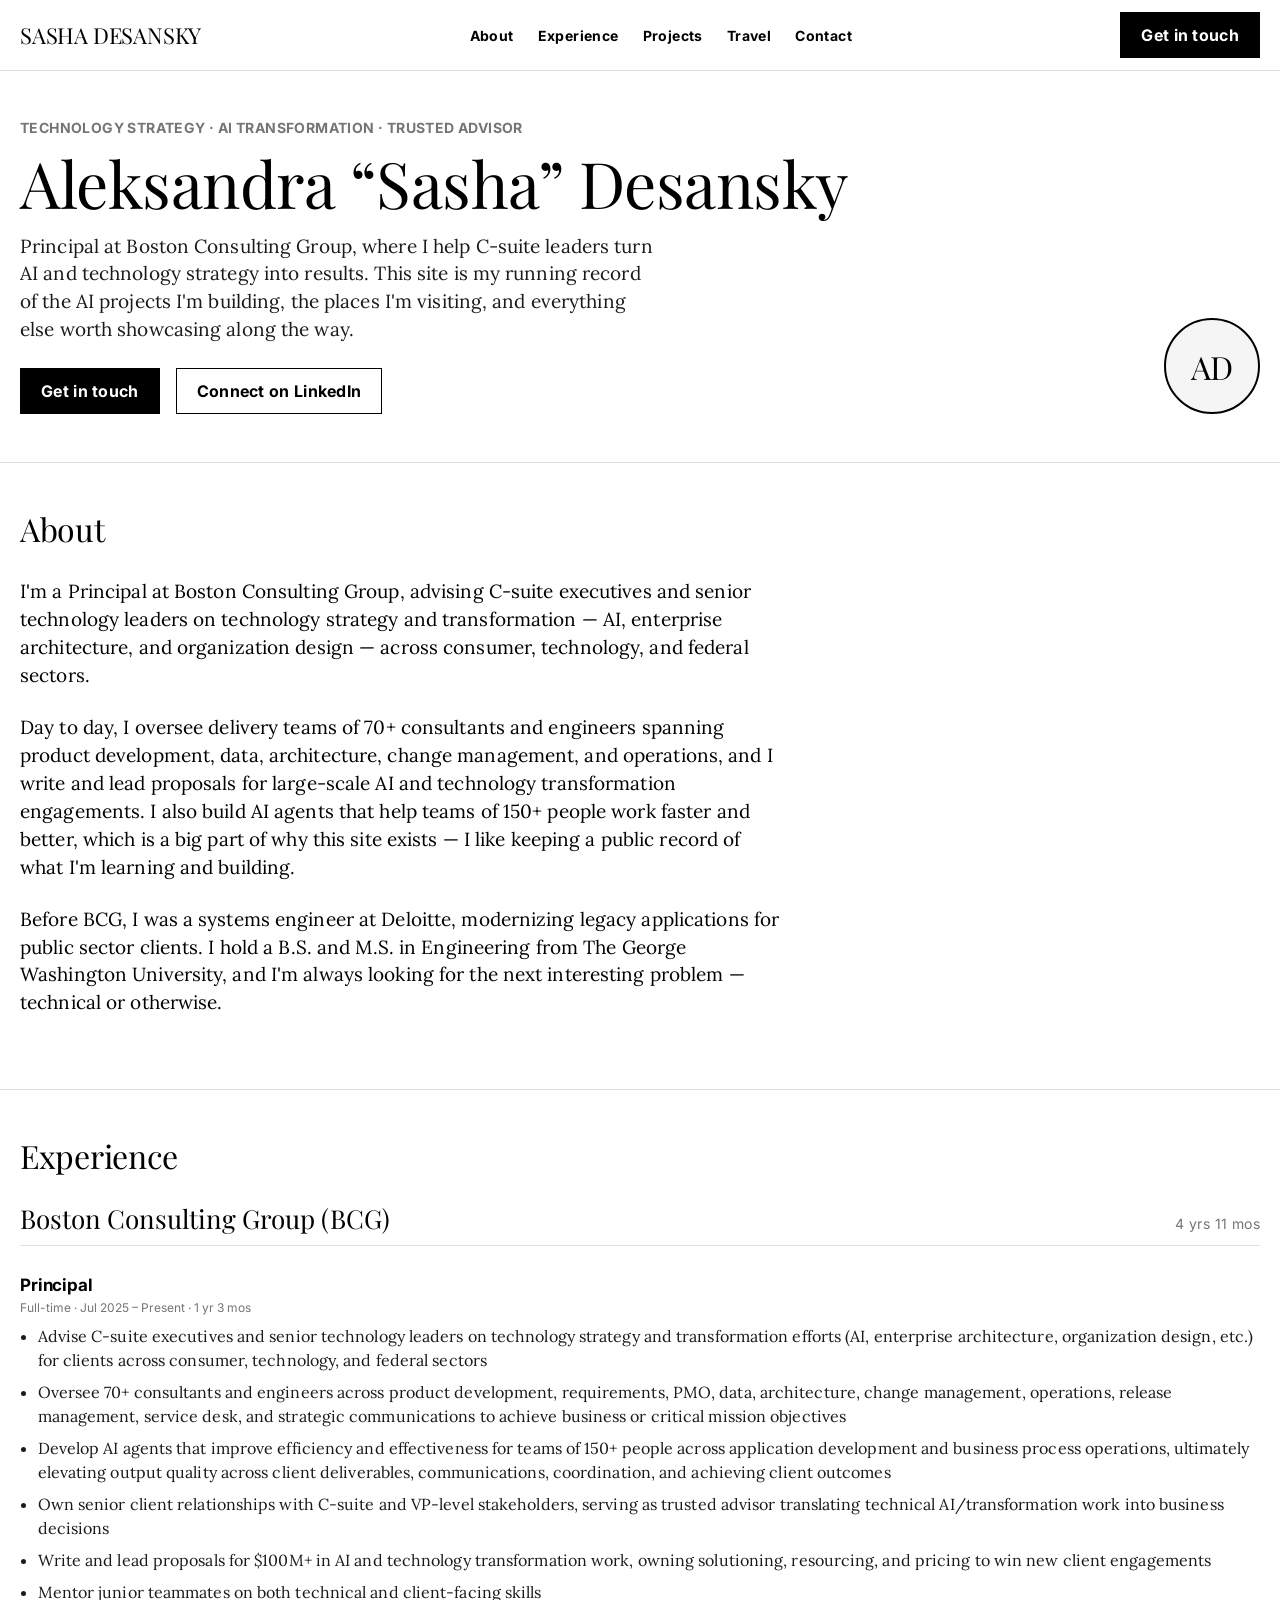
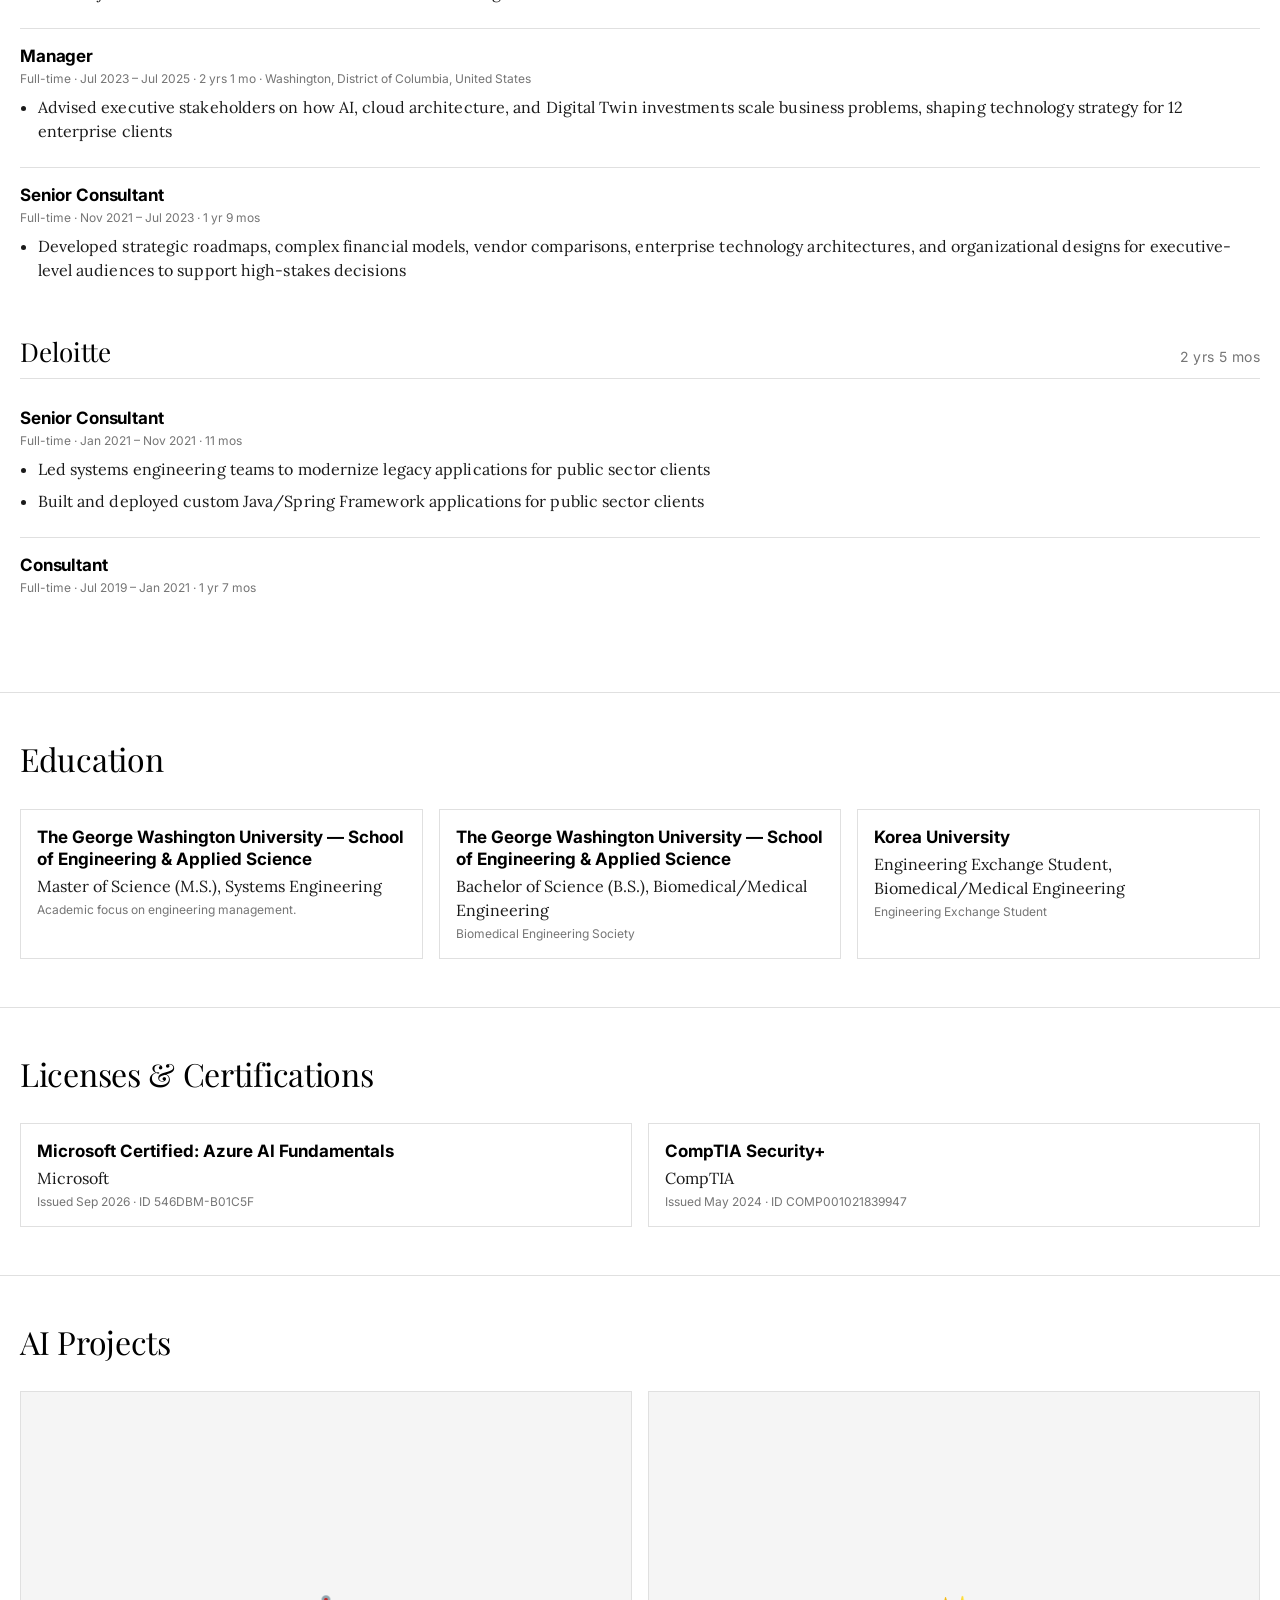
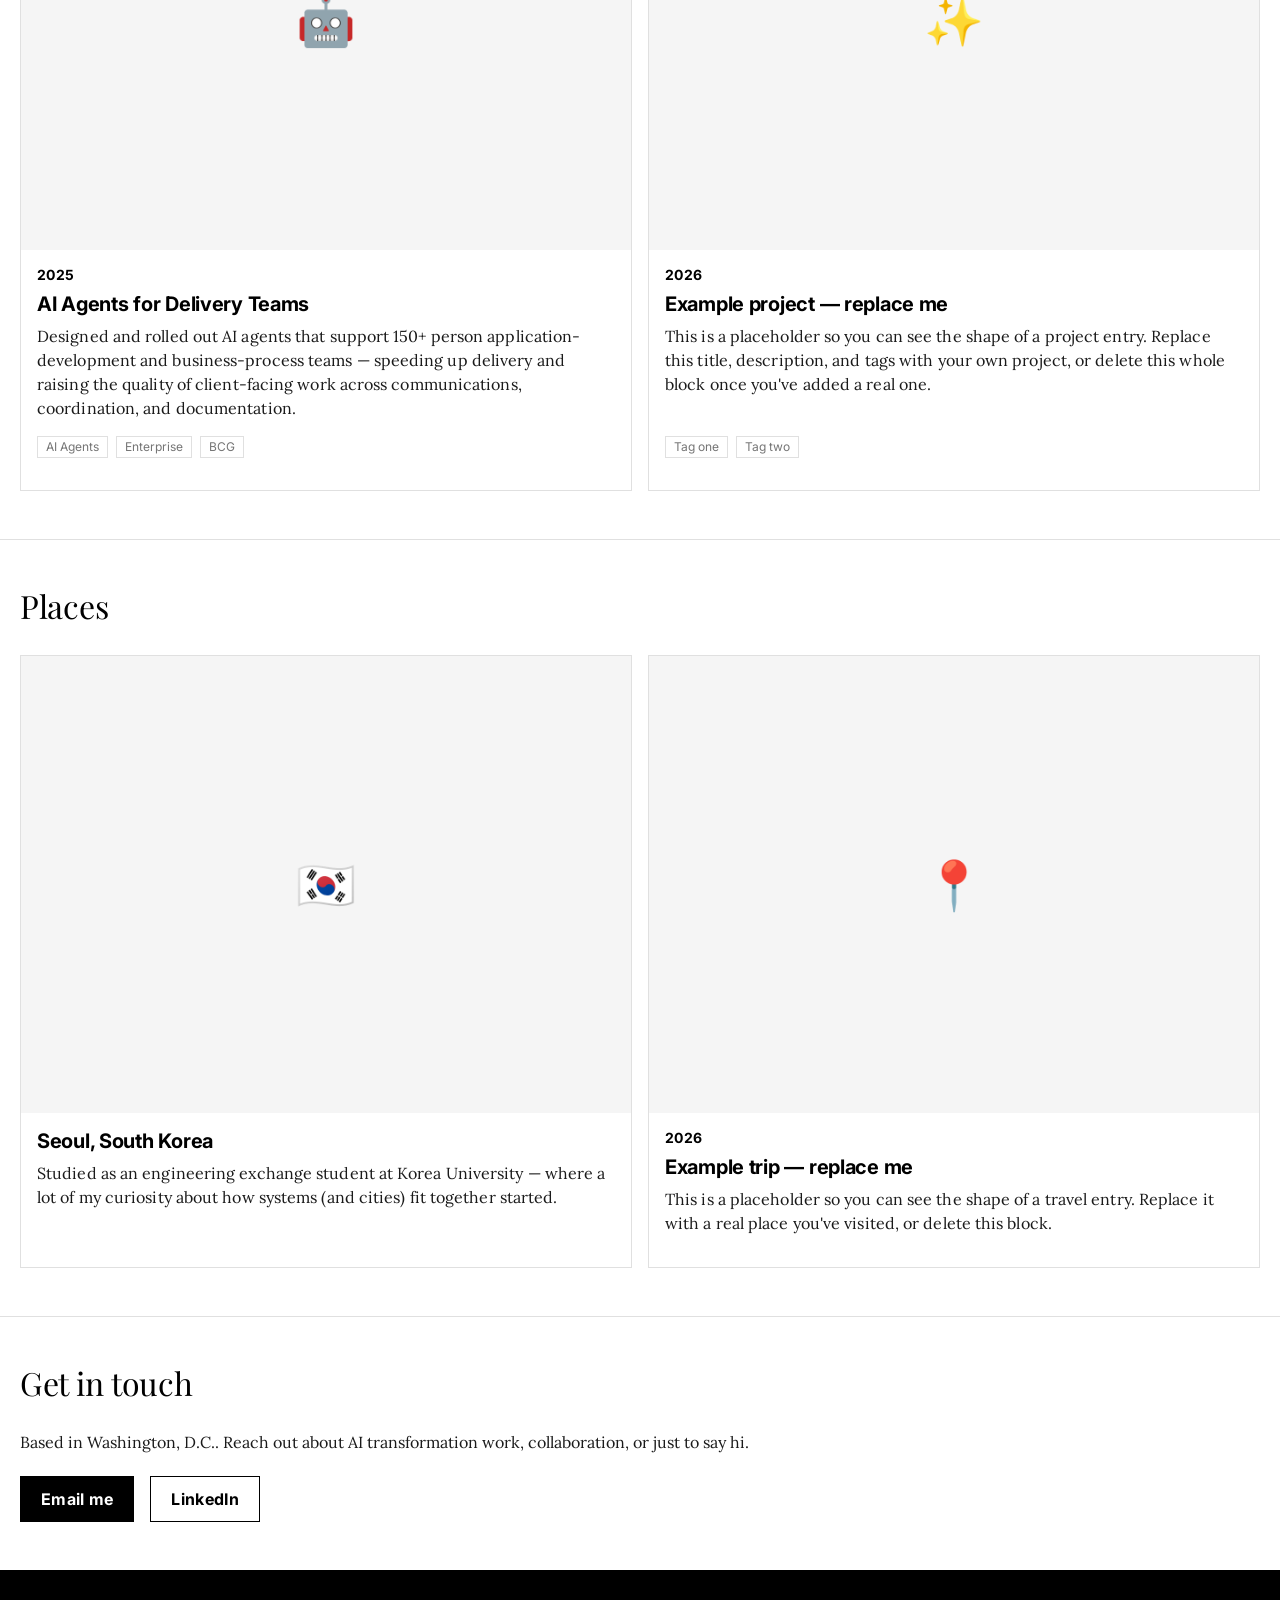
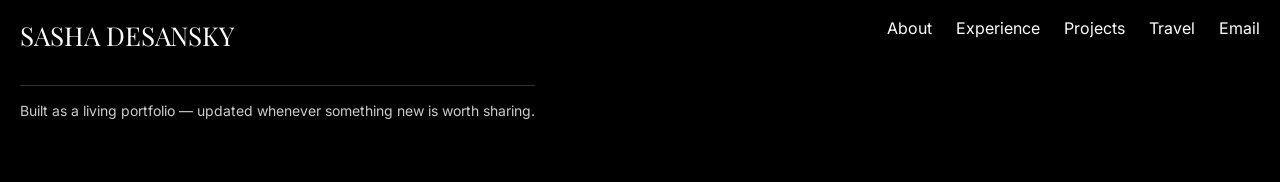
==== index.html @ 84d21e78 "Build sashadesansky.com portfolio site Static, no-build editorial site styled after Wired magazine's" ====
<!DOCTYPE html>
<html lang="en">
<head>
<meta charset="UTF-8">
<meta name="viewport" content="width=device-width, initial-scale=1.0">
<title>Sasha Desansky</title>
<meta name="description" content="Aleksandra “Sasha” Desansky — Principal at Boston Consulting Group. Technology strategy, AI transformation, and a running portfolio of projects and travel.">

<!-- Open Graph / link-preview tags, used when this site is shared as a link -->
<meta property="og:title" content="Sasha Desansky">
<meta property="og:description" content="Technology strategy, AI transformation, and a running portfolio of AI projects and travel.">
<meta property="og:type" content="website">

<link rel="icon" href="images/favicon.svg" type="image/svg+xml">

<link rel="preconnect" href="https://fonts.googleapis.com">
<link rel="preconnect" href="https://fonts.gstatic.com" crossorigin>
<link href="https://fonts.googleapis.com/css2?family=Playfair+Display:wght@400;700&family=Lora:wght@400;600&family=Inter:wght@400;700&display=swap" rel="stylesheet">

<link rel="stylesheet" href="css/style.css">
</head>
<body>

<!-- ===================== Masthead ===================== -->
<header class="masthead-band" id="masthead">
  <div class="masthead-inner">
    <button class="hamburger" id="hamburger" aria-label="Open menu" aria-expanded="false">
      <span></span><span></span><span></span>
    </button>
    <a href="#top" class="wordmark">SASHA DESANSKY</a>
    <nav>
      <ul class="nav-links">
        <li><a class="nav-link" href="#about">About</a></li>
        <li><a class="nav-link" href="#experience">Experience</a></li>
        <li><a class="nav-link" href="#projects">Projects</a></li>
        <li><a class="nav-link" href="#travel">Travel</a></li>
        <li><a class="nav-link" href="#contact">Contact</a></li>
      </ul>
    </nav>
    <a class="button-primary nav-cta" href="#contact">Get in touch</a>
  </div>
</header>

<main id="top">

  <!-- ===================== Hero ===================== -->
  <section class="hero-band">
    <div class="hero-inner">
      <div>
        <p class="hero-eyebrow" id="hero-eyebrow"></p>
        <h1 class="hero-headline" id="hero-headline"></h1>
        <p class="hero-subhead" id="hero-subhead"></p>
        <div class="hero-actions">
          <a class="button-primary" href="#contact">Get in touch</a>
          <a class="button-outline" id="hero-linkedin" href="#" target="_blank" rel="noopener">Connect on LinkedIn</a>
        </div>
      </div>
      <div class="hero-avatar-col">
        <div class="avatar" id="hero-avatar"></div>
      </div>
    </div>
  </section>

  <!-- ===================== About ===================== -->
  <section class="page-section" id="about">
    <div class="section-inner">
      <h2 class="section-heading" id="about-heading">About</h2>
      <div class="about-body" id="about-body"></div>
    </div>
  </section>

  <!-- ===================== Experience ===================== -->
  <section class="page-section" id="experience">
    <div class="section-inner">
      <h2 class="section-heading">Experience</h2>
      <div id="experience-list"></div>
    </div>
  </section>

  <!-- ===================== Education ===================== -->
  <section class="page-section" id="education">
    <div class="section-inner">
      <h2 class="section-heading">Education</h2>
      <div class="card-grid" id="education-list"></div>
    </div>
  </section>

  <!-- ===================== Certifications ===================== -->
  <section class="page-section" id="certifications">
    <div class="section-inner">
      <h2 class="section-heading">Licenses &amp; Certifications</h2>
      <div class="card-grid" id="certifications-list"></div>
    </div>
  </section>

  <!-- ===================== Projects ===================== -->
  <section class="page-section" id="projects">
    <div class="section-inner">
      <h2 class="section-heading">AI Projects</h2>
      <div class="story-grid" id="projects-list"></div>
    </div>
  </section>

  <!-- ===================== Travel ===================== -->
  <section class="page-section" id="travel">
    <div class="section-inner">
      <h2 class="section-heading">Places</h2>
      <div class="story-grid" id="travel-list"></div>
    </div>
  </section>

  <!-- ===================== Contact ===================== -->
  <section class="page-section" id="contact">
    <div class="section-inner">
      <h2 class="section-heading">Get in touch</h2>
      <p class="contact-detail" id="contact-detail"></p>
      <div class="contact-row">
        <a class="button-primary" id="contact-email" href="#">Email me</a>
        <a class="button-outline" id="contact-linkedin" href="#" target="_blank" rel="noopener">LinkedIn</a>
      </div>
    </div>
  </section>

</main>

<!-- ===================== Footer ===================== -->
<footer class="footer">
  <div class="footer-inner">
    <div class="footer-wordmark" id="footer-wordmark"></div>
    <ul class="footer-links">
      <li><a href="#about">About</a></li>
      <li><a href="#experience">Experience</a></li>
      <li><a href="#projects">Projects</a></li>
      <li><a href="#travel">Travel</a></li>
      <li><a id="footer-email" href="#">Email</a></li>
    </ul>
  </div>
  <div class="footer-inner">
    <p class="footer-note" id="footer-note"></p>
  </div>
</footer>

<script src="content.js"></script>
<script src="js/main.js"></script>
</body>
</html>
---- css/style.css ----
/* =========================================================================
   sashadesansky.com — editorial design system
   Inspired by Wired's black/white magazine language: strict ink-on-canvas,
   tall display serif for headlines, humanist serif for reading body copy,
   clean sans for structure/metadata, square corners, hairline dividers.
   ========================================================================= */

:root {
  /* Colors */
  --color-primary: #000000;
  --color-on-primary: #ffffff;
  --color-ink: #000000;
  --color-ink-soft: #1a1a1a;
  --color-body: #757575;
  --color-hairline: #e0e0e0;
  --color-canvas: #ffffff;
  --color-canvas-soft: #f5f5f5;
  --color-link: #057dbc;

  /* Fonts (open-source stand-ins for the proprietary Wired faces) */
  --font-display: "Playfair Display", "Times New Roman", Georgia, serif;
  --font-serif: "Lora", Georgia, "Times New Roman", serif;
  --font-sans: "Inter", "Helvetica Neue", Helvetica, Arial, sans-serif;

  /* Spacing */
  --space-xxs: 2px;
  --space-xs: 4px;
  --space-sm: 8px;
  --space-md: 12px;
  --space-lg: 16px;
  --space-xl: 20px;
  --space-2xl: 24px;
  --space-3xl: 32px;
  --space-4xl: 48px;

  --radius-none: 0px;
  --radius-full: 9999px;

  --container-max: 1400px;
}

* {
  box-sizing: border-box;
}

html {
  -webkit-text-size-adjust: 100%;
}

body {
  margin: 0;
  background: var(--color-canvas);
  color: var(--color-ink);
  font-family: var(--font-sans);
  -webkit-font-smoothing: antialiased;
}

img {
  max-width: 100%;
  display: block;
}

a {
  color: inherit;
  text-decoration: none;
}

.container {
  max-width: var(--container-max);
  margin: 0 auto;
  padding: 0 var(--space-xl);
}

/* -------------------------------------------------------------------------
   Masthead band
   ------------------------------------------------------------------------- */

.masthead-band {
  background: var(--color-canvas);
  color: var(--color-ink);
  padding: var(--space-md) var(--space-xl);
  border-bottom: 1px solid var(--color-hairline);
  position: sticky;
  top: 0;
  z-index: 50;
}

.masthead-inner {
  max-width: var(--container-max);
  margin: 0 auto;
  display: flex;
  align-items: center;
  justify-content: space-between;
  gap: var(--space-lg);
}

.wordmark {
  font-family: var(--font-display);
  font-size: 22px;
  font-weight: 400;
  letter-spacing: -0.2px;
  white-space: nowrap;
}

.nav-links {
  display: flex;
  gap: var(--space-2xl);
  list-style: none;
  margin: 0;
  padding: 0;
}

.nav-link {
  color: var(--color-ink);
  font-family: var(--font-sans);
  font-size: 14px;
  font-weight: 700;
  letter-spacing: 0.4px;
  line-height: 18px;
  padding: var(--space-xs) 0;
  border-bottom: 2px solid transparent;
}

.nav-link:hover {
  border-bottom-color: var(--color-ink);
}

.nav-cta {
  display: none;
}

.hamburger {
  display: none;
  background: none;
  border: none;
  cursor: pointer;
  padding: var(--space-xs);
  flex-direction: column;
  gap: 5px;
}

.hamburger span {
  display: block;
  width: 22px;
  height: 2px;
  background: var(--color-ink);
}

/* -------------------------------------------------------------------------
   Hero band
   ------------------------------------------------------------------------- */

.hero-band {
  background: var(--color-canvas);
  color: var(--color-ink);
  padding: var(--space-4xl) var(--space-xl);
  border-bottom: 1px solid var(--color-hairline);
}

.hero-inner {
  max-width: var(--container-max);
  margin: 0 auto;
  display: flex;
  gap: var(--space-4xl);
  align-items: flex-end;
  justify-content: space-between;
  flex-wrap: wrap;
}

.hero-eyebrow {
  font-family: var(--font-sans);
  font-size: 14px;
  font-weight: 700;
  letter-spacing: 0.4px;
  line-height: 18px;
  color: var(--color-body);
  margin: 0 0 var(--space-lg);
  text-transform: uppercase;
}

.hero-headline {
  font-family: var(--font-display);
  font-size: 64px;
  font-weight: 400;
  line-height: 59.5px;
  letter-spacing: -0.5px;
  margin: 0 0 var(--space-xl);
  max-width: 900px;
}

.hero-subhead {
  font-family: var(--font-serif);
  font-size: 19px;
  font-weight: 400;
  line-height: 27.93px;
  letter-spacing: 0.108px;
  color: var(--color-ink-soft);
  max-width: 640px;
  margin: 0 0 var(--space-2xl);
}

.hero-actions {
  display: flex;
  gap: var(--space-lg);
  flex-wrap: wrap;
}

.hero-avatar-col {
  display: flex;
  flex-direction: column;
  align-items: flex-end;
  gap: var(--space-lg);
  flex-shrink: 0;
}

.avatar {
  width: 96px;
  height: 96px;
  border-radius: var(--radius-full);
  border: 2px solid var(--color-ink);
  display: flex;
  align-items: center;
  justify-content: center;
  font-family: var(--font-display);
  font-size: 32px;
  overflow: hidden;
  background: var(--color-canvas-soft);
  flex-shrink: 0;
}

.avatar img {
  width: 100%;
  height: 100%;
  object-fit: cover;
}

/* -------------------------------------------------------------------------
   Buttons
   ------------------------------------------------------------------------- */

.button-primary,
.button-outline {
  display: inline-flex;
  align-items: center;
  justify-content: center;
  font-family: var(--font-sans);
  font-size: 16px;
  font-weight: 700;
  line-height: 20px;
  letter-spacing: 0.3px;
  border-radius: var(--radius-none);
  padding: var(--space-md) var(--space-xl);
  cursor: pointer;
  border: 1px solid var(--color-ink);
}

.button-primary {
  background: var(--color-primary);
  color: var(--color-on-primary);
}

.button-primary:hover {
  background: var(--color-ink-soft);
}

.button-outline {
  background: var(--color-canvas);
  color: var(--color-ink);
}

.button-outline:hover {
  background: var(--color-canvas-soft);
}

/* -------------------------------------------------------------------------
   Section shell
   ------------------------------------------------------------------------- */

section.page-section {
  padding: var(--space-4xl) var(--space-xl);
  border-bottom: 1px solid var(--color-hairline);
}

section.page-section:last-of-type {
  border-bottom: none;
}

.section-inner {
  max-width: var(--container-max);
  margin: 0 auto;
}

.section-heading {
  font-family: var(--font-display);
  font-size: 32px;
  font-weight: 400;
  line-height: 35.2px;
  letter-spacing: -0.3px;
  margin: 0 0 var(--space-3xl);
}

/* -------------------------------------------------------------------------
   About
   ------------------------------------------------------------------------- */

.about-body p {
  font-family: var(--font-serif);
  font-size: 19px;
  font-weight: 400;
  line-height: 27.93px;
  letter-spacing: 0.108px;
  color: var(--color-ink);
  max-width: 760px;
  margin: 0 0 var(--space-2xl);
}

.about-body a {
  color: var(--color-link);
  text-decoration: underline;
}

/* -------------------------------------------------------------------------
   Experience — story rows
   ------------------------------------------------------------------------- */

.company-block {
  margin-bottom: var(--space-3xl);
}

.company-header {
  display: flex;
  align-items: baseline;
  justify-content: space-between;
  flex-wrap: wrap;
  gap: var(--space-sm);
  border-bottom: 1px solid var(--color-hairline);
  padding-bottom: var(--space-md);
  margin-bottom: var(--space-md);
}

.company-name {
  font-family: var(--font-display);
  font-size: 26px;
  font-weight: 400;
  line-height: 28px;
}

.company-tenure {
  font-family: var(--font-sans);
  font-size: 14px;
  color: var(--color-body);
  letter-spacing: 0.4px;
}

.story-row {
  background: var(--color-canvas);
  color: var(--color-ink);
  border-bottom: 1px solid var(--color-hairline);
  padding: var(--space-lg) 0;
}

.story-row:last-child {
  border-bottom: none;
}

.role-title-row {
  display: flex;
  align-items: baseline;
  justify-content: space-between;
  flex-wrap: wrap;
  gap: var(--space-sm);
  margin-bottom: var(--space-xs);
}

.role-title {
  font-family: var(--font-sans);
  font-size: 17px;
  font-weight: 700;
  line-height: 22px;
  letter-spacing: -0.144px;
}

.role-meta {
  font-family: var(--font-sans);
  font-size: 12px;
  line-height: 16px;
  color: var(--color-body);
}

.role-bullets {
  margin: var(--space-sm) 0 0;
  padding-left: 1.1em;
}

.role-bullets li {
  font-family: var(--font-serif);
  font-size: 16px;
  font-weight: 400;
  line-height: 24px;
  letter-spacing: 0.09px;
  color: var(--color-ink-soft);
  margin-bottom: var(--space-sm);
}

/* -------------------------------------------------------------------------
   Education & certification cards
   ------------------------------------------------------------------------- */

.card-grid {
  display: grid;
  grid-template-columns: repeat(auto-fit, minmax(280px, 1fr));
  gap: var(--space-lg);
}

.info-card {
  background: var(--color-canvas);
  border: 1px solid var(--color-hairline);
  border-radius: var(--radius-none);
  padding: var(--space-lg);
}

.info-card-title {
  font-family: var(--font-sans);
  font-size: 17px;
  font-weight: 700;
  line-height: 22px;
  margin-bottom: var(--space-xs);
}

.info-card-sub {
  font-family: var(--font-serif);
  font-size: 16px;
  line-height: 24px;
  color: var(--color-ink-soft);
  margin-bottom: var(--space-xs);
}

.info-card-meta {
  font-family: var(--font-sans);
  font-size: 12px;
  line-height: 16px;
  color: var(--color-body);
}

/* -------------------------------------------------------------------------
   Story cards — projects & travel
   ------------------------------------------------------------------------- */

.story-grid {
  display: grid;
  grid-template-columns: repeat(auto-fit, minmax(300px, 1fr));
  gap: var(--space-lg);
}

.story-card {
  background: var(--color-canvas);
  color: var(--color-ink);
  border: 1px solid var(--color-hairline);
  padding: 0;
  display: flex;
  flex-direction: column;
  overflow: hidden;
}

.story-card-media {
  aspect-ratio: 4 / 3;
  background: var(--color-canvas-soft);
  display: flex;
  align-items: center;
  justify-content: center;
  font-size: 48px;
  overflow: hidden;
}

.story-card-media img {
  width: 100%;
  height: 100%;
  object-fit: cover;
}

.story-card-body {
  padding: var(--space-lg);
  display: flex;
  flex-direction: column;
  flex: 1;
}

.category-eyebrow {
  color: var(--color-ink);
  font-family: var(--font-sans);
  font-size: 14px;
  font-weight: 700;
  letter-spacing: 0.4px;
  line-height: 18px;
  text-transform: uppercase;
  margin-bottom: var(--space-sm);
}

.category-eyebrow .dot {
  color: var(--color-body);
  font-weight: 400;
  text-transform: none;
  margin: 0 var(--space-xs);
}

.story-card-title {
  font-family: var(--font-sans);
  font-size: 20px;
  font-weight: 700;
  line-height: 24px;
  letter-spacing: -0.28px;
  margin: 0 0 var(--space-sm);
}

.story-card-desc {
  font-family: var(--font-serif);
  font-size: 16px;
  line-height: 24px;
  letter-spacing: 0.09px;
  color: var(--color-ink-soft);
  margin: 0 0 var(--space-lg);
  flex: 1;
}

.tag-row {
  display: flex;
  flex-wrap: wrap;
  gap: var(--space-sm);
  margin-bottom: var(--space-lg);
}

.tag {
  font-family: var(--font-sans);
  font-size: 12px;
  line-height: 16px;
  border: 1px solid var(--color-hairline);
  padding: var(--space-xxs) var(--space-sm);
  color: var(--color-body);
}

.story-card-link {
  font-family: var(--font-sans);
  font-size: 14px;
  font-weight: 700;
  letter-spacing: 0.4px;
  color: var(--color-link);
  align-self: flex-start;
}

.story-card-link:hover {
  text-decoration: underline;
}

.empty-state {
  font-family: var(--font-serif);
  color: var(--color-body);
  font-size: 16px;
  padding: var(--space-lg) 0;
}

/* -------------------------------------------------------------------------
   Contact
   ------------------------------------------------------------------------- */

.contact-row {
  display: flex;
  gap: var(--space-lg);
  flex-wrap: wrap;
  align-items: center;
}

.contact-detail {
  font-family: var(--font-serif);
  font-size: 16px;
  color: var(--color-ink-soft);
  margin-bottom: var(--space-2xl);
}

/* -------------------------------------------------------------------------
   Footer
   ------------------------------------------------------------------------- */

.footer {
  background: var(--color-primary);
  color: var(--color-on-primary);
  padding: var(--space-4xl) var(--space-xl);
}

.footer-inner {
  max-width: var(--container-max);
  margin: 0 auto;
  display: flex;
  justify-content: space-between;
  flex-wrap: wrap;
  gap: var(--space-2xl);
}

.footer-wordmark {
  font-family: var(--font-display);
  font-size: 26px;
}

.footer-links {
  display: flex;
  gap: var(--space-2xl);
  flex-wrap: wrap;
  list-style: none;
  margin: 0;
  padding: 0;
}

.footer-links a:hover {
  text-decoration: underline;
}

.footer-note {
  font-family: var(--font-sans);
  font-size: 14px;
  line-height: 18px;
  color: #cccccc;
  margin-top: var(--space-3xl);
  border-top: 1px solid #333333;
  padding-top: var(--space-lg);
}

/* -------------------------------------------------------------------------
   Responsive
   ------------------------------------------------------------------------- */

@media (max-width: 1023px) {
  .story-grid {
    grid-template-columns: repeat(auto-fit, minmax(260px, 1fr));
  }
}

@media (max-width: 767px) {
  .hero-headline {
    font-size: 40px;
    line-height: 42px;
  }

  .hero-inner {
    flex-direction: column;
    align-items: flex-start;
  }

  .hero-avatar-col {
    align-items: flex-start;
    order: -1;
  }

  .nav-links,
  .nav-cta {
    display: none;
  }

  .hamburger {
    display: flex;
  }

  .masthead-band.nav-open .nav-links {
    display: flex;
    flex-direction: column;
    gap: var(--space-lg);
    position: absolute;
    top: 100%;
    left: 0;
    right: 0;
    background: var(--color-canvas);
    border-bottom: 1px solid var(--color-hairline);
    padding: var(--space-xl);
  }

  .story-grid,
  .card-grid {
    grid-template-columns: 1fr;
  }

  section.page-section {
    padding: var(--space-3xl) var(--space-lg);
  }

  .hero-band {
    padding: var(--space-3xl) var(--space-lg);
  }
}
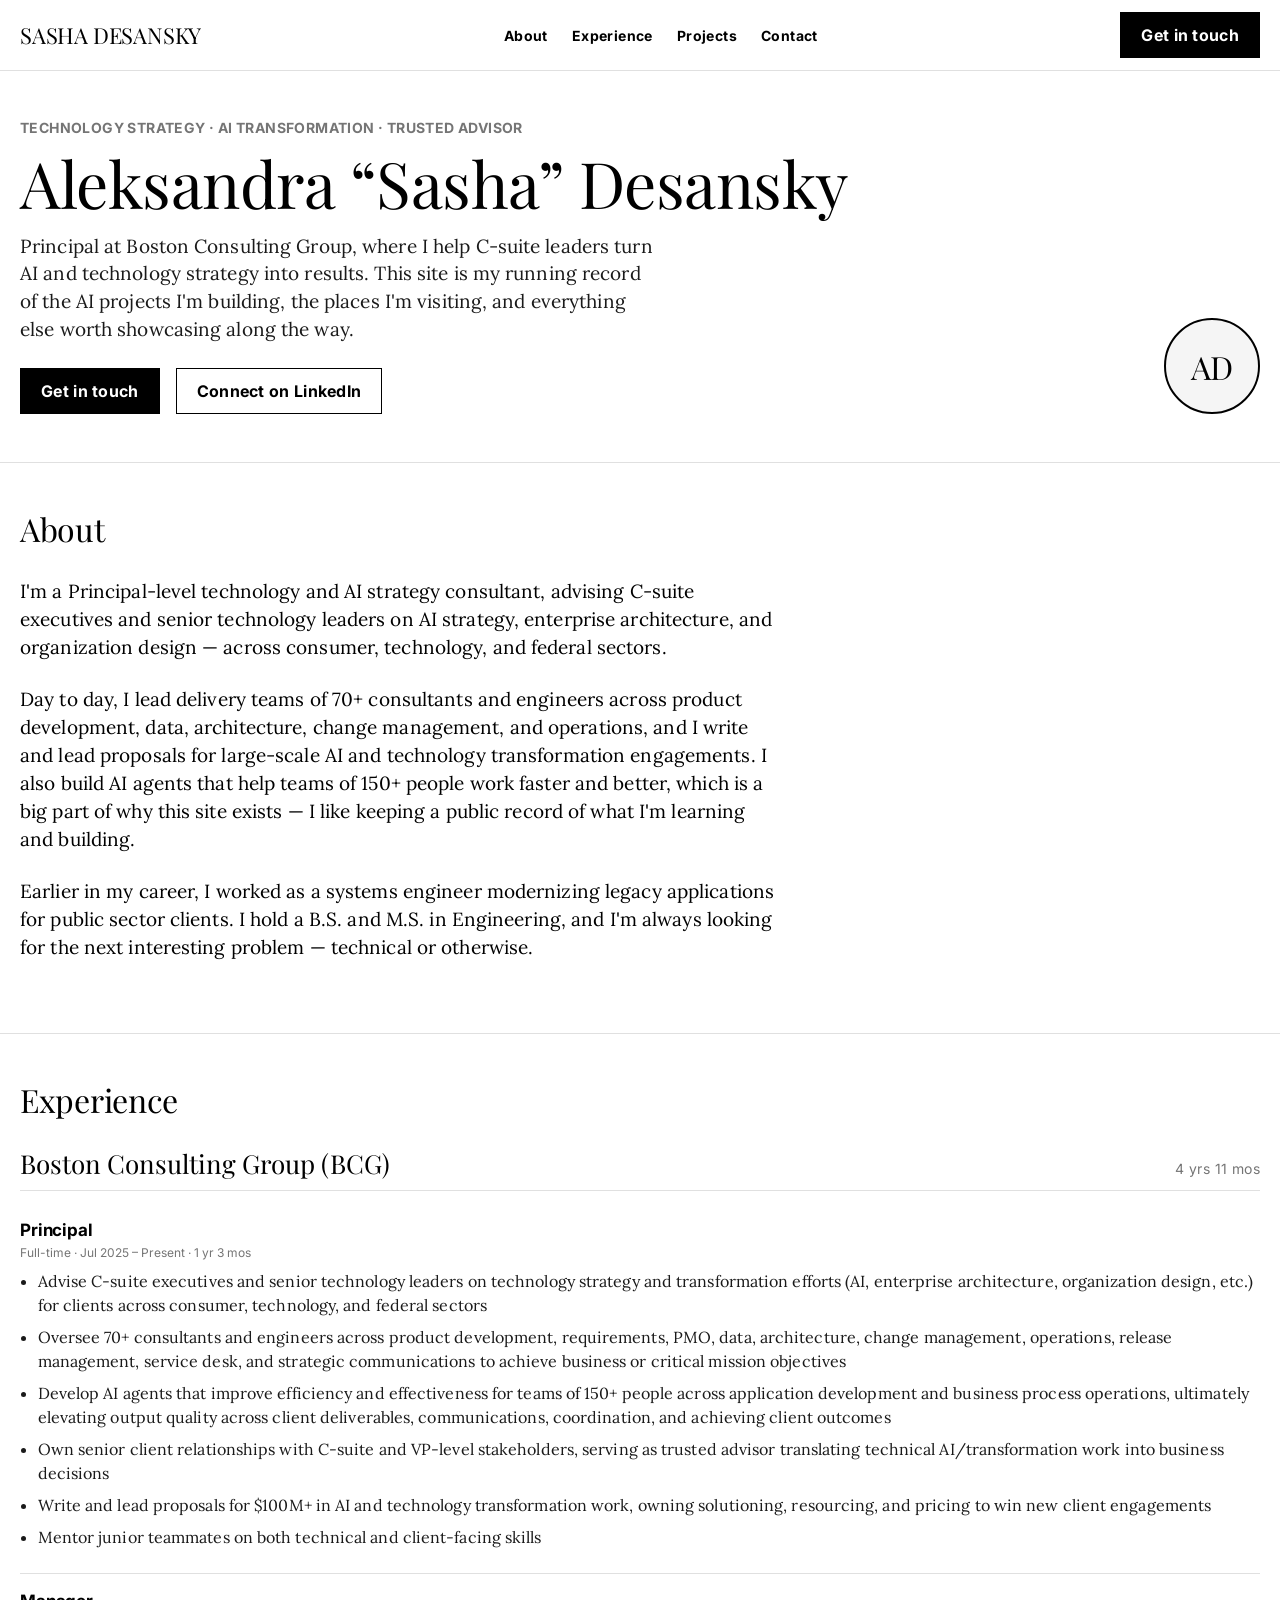
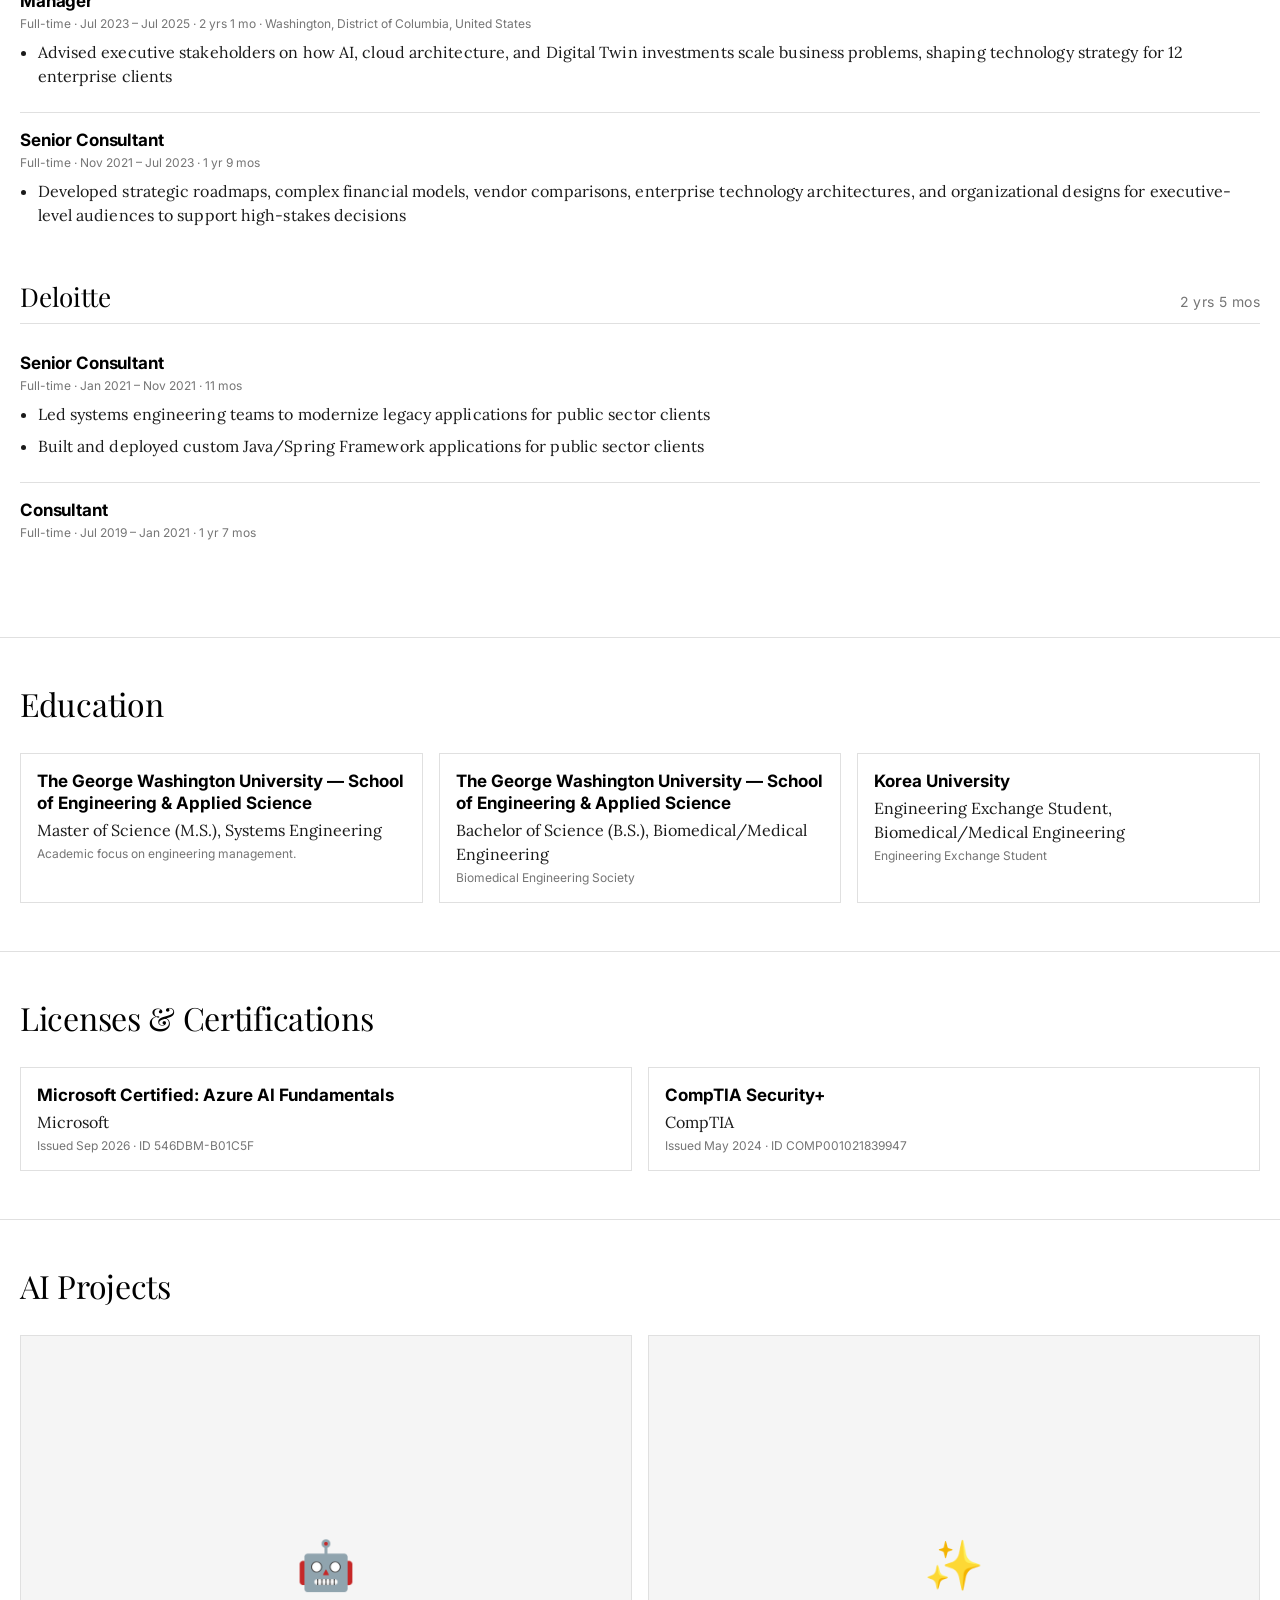
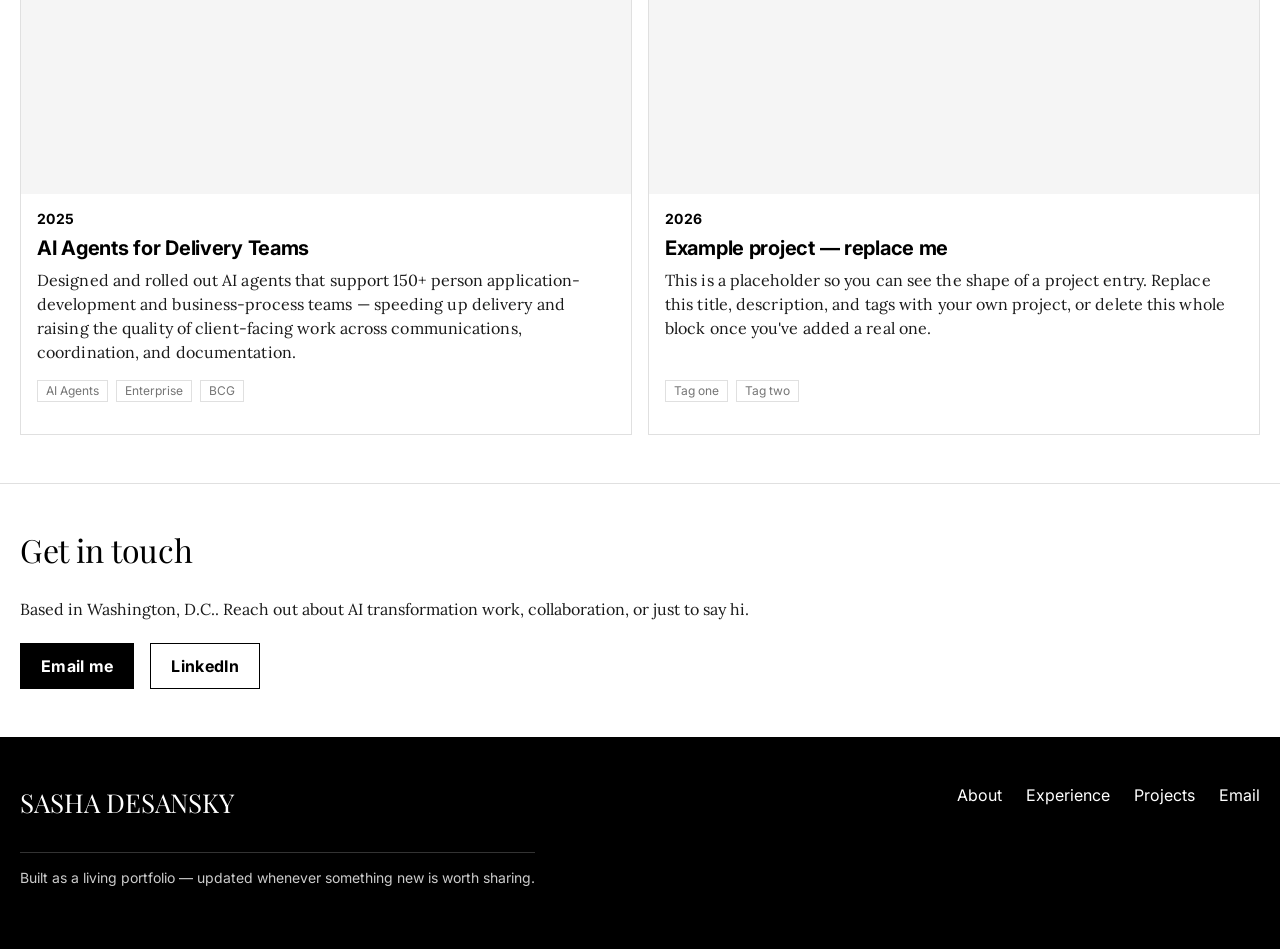
==== commit 7e1fff11: "Remove Travel section from the site Drops the Travel nav link, page section, and content.js data, pl" ====
--- a/index.html
+++ b/index.html
@@ -4,11 +4,11 @@
 <meta charset="UTF-8">
 <meta name="viewport" content="width=device-width, initial-scale=1.0">
 <title>Sasha Desansky</title>
-<meta name="description" content="Aleksandra “Sasha” Desansky — Principal at Boston Consulting Group. Technology strategy, AI transformation, and a running portfolio of projects and travel.">
+<meta name="description" content="Aleksandra “Sasha” Desansky — Principal at Boston Consulting Group. Technology strategy, AI transformation, and a running portfolio of projects.">
 
 <!-- Open Graph / link-preview tags, used when this site is shared as a link -->
 <meta property="og:title" content="Sasha Desansky">
-<meta property="og:description" content="Technology strategy, AI transformation, and a running portfolio of AI projects and travel.">
+<meta property="og:description" content="Technology strategy, AI transformation, and a running portfolio of AI projects.">
 <meta property="og:type" content="website">
 
 <link rel="icon" href="images/favicon.svg" type="image/svg+xml">
@@ -33,7 +33,6 @@
         <li><a class="nav-link" href="#about">About</a></li>
         <li><a class="nav-link" href="#experience">Experience</a></li>
         <li><a class="nav-link" href="#projects">Projects</a></li>
-        <li><a class="nav-link" href="#travel">Travel</a></li>
         <li><a class="nav-link" href="#contact">Contact</a></li>
       </ul>
     </nav>
@@ -101,14 +100,6 @@
     </div>
   </section>
 
-  <!-- ===================== Travel ===================== -->
-  <section class="page-section" id="travel">
-    <div class="section-inner">
-      <h2 class="section-heading">Places</h2>
-      <div class="story-grid" id="travel-list"></div>
-    </div>
-  </section>
-
   <!-- ===================== Contact ===================== -->
   <section class="page-section" id="contact">
     <div class="section-inner">
@@ -131,7 +122,6 @@
       <li><a href="#about">About</a></li>
       <li><a href="#experience">Experience</a></li>
       <li><a href="#projects">Projects</a></li>
-      <li><a href="#travel">Travel</a></li>
       <li><a id="footer-email" href="#">Email</a></li>
     </ul>
   </div>
--- a/css/style.css
+++ b/css/style.css
@@ -443,7 +443,7 @@
 }
 
 /* -------------------------------------------------------------------------
-   Story cards — projects & travel
+   Story cards — projects
    ------------------------------------------------------------------------- */
 
 .story-grid {
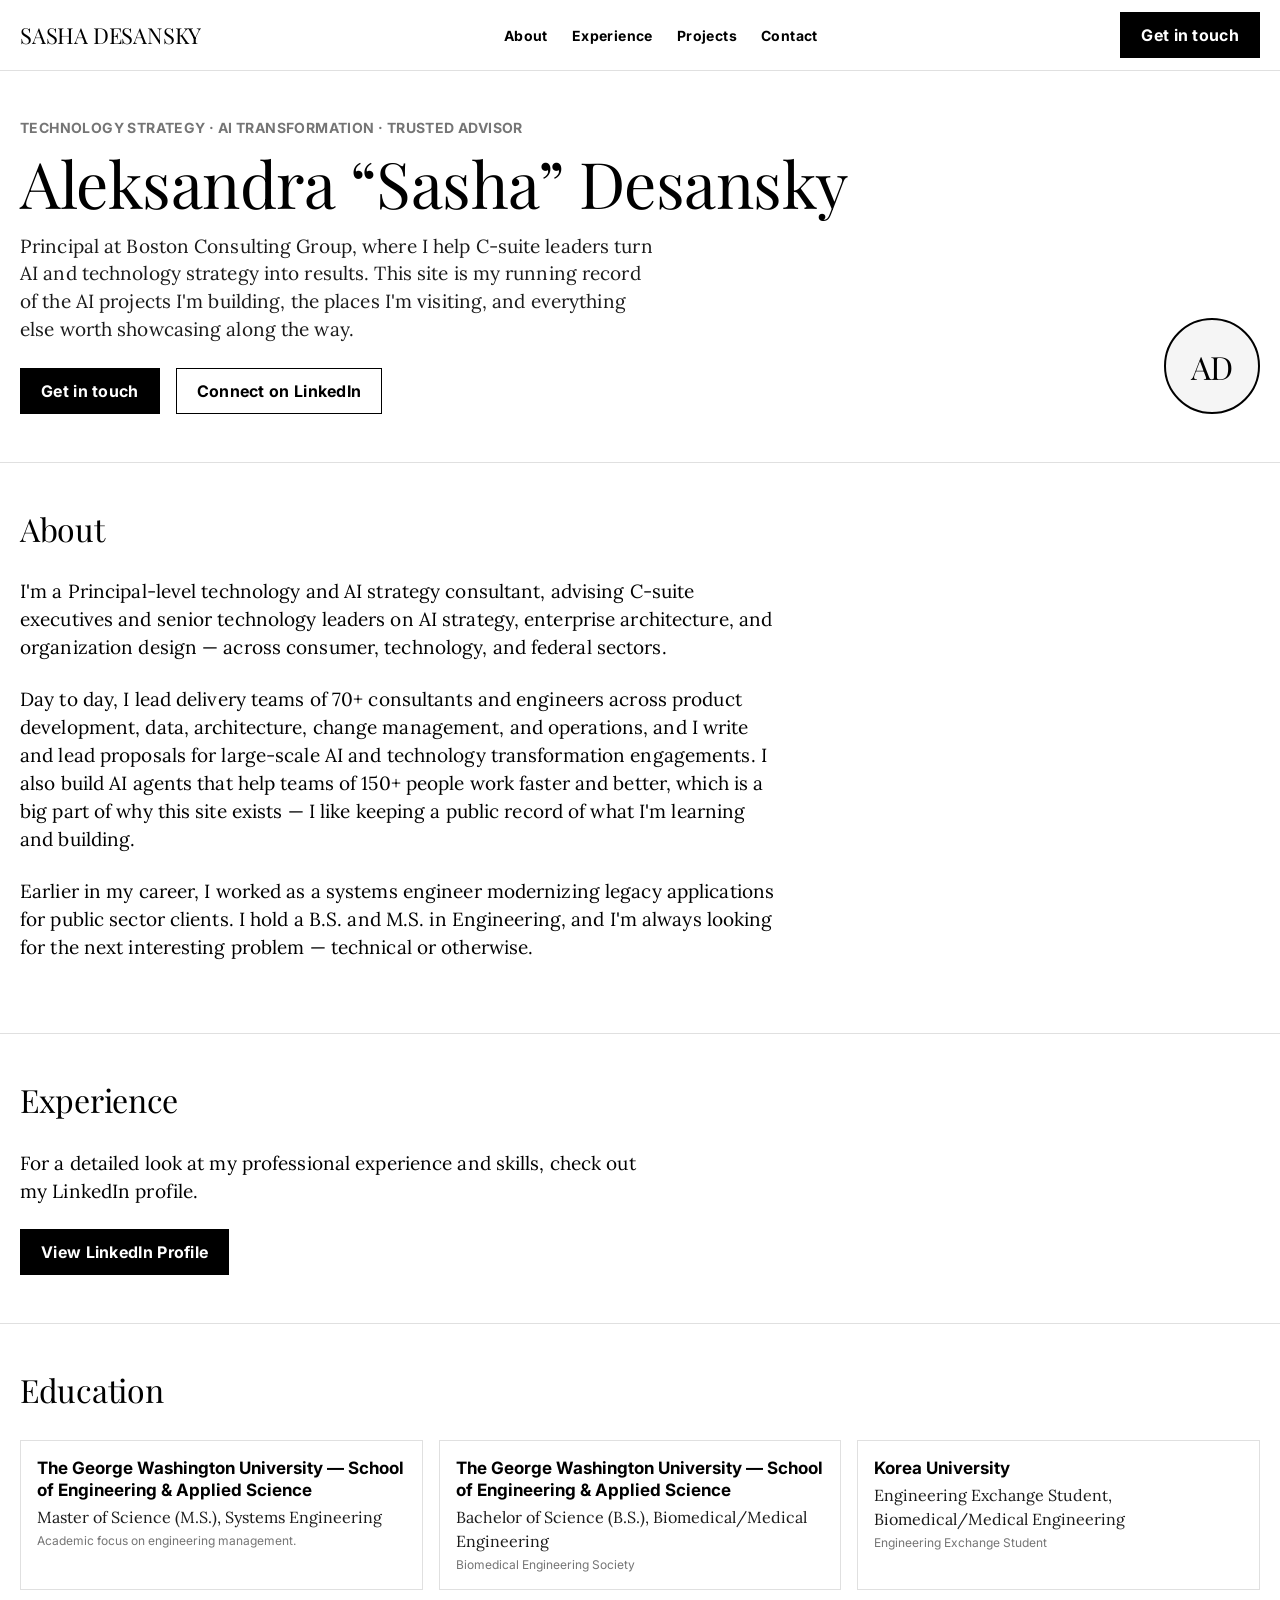
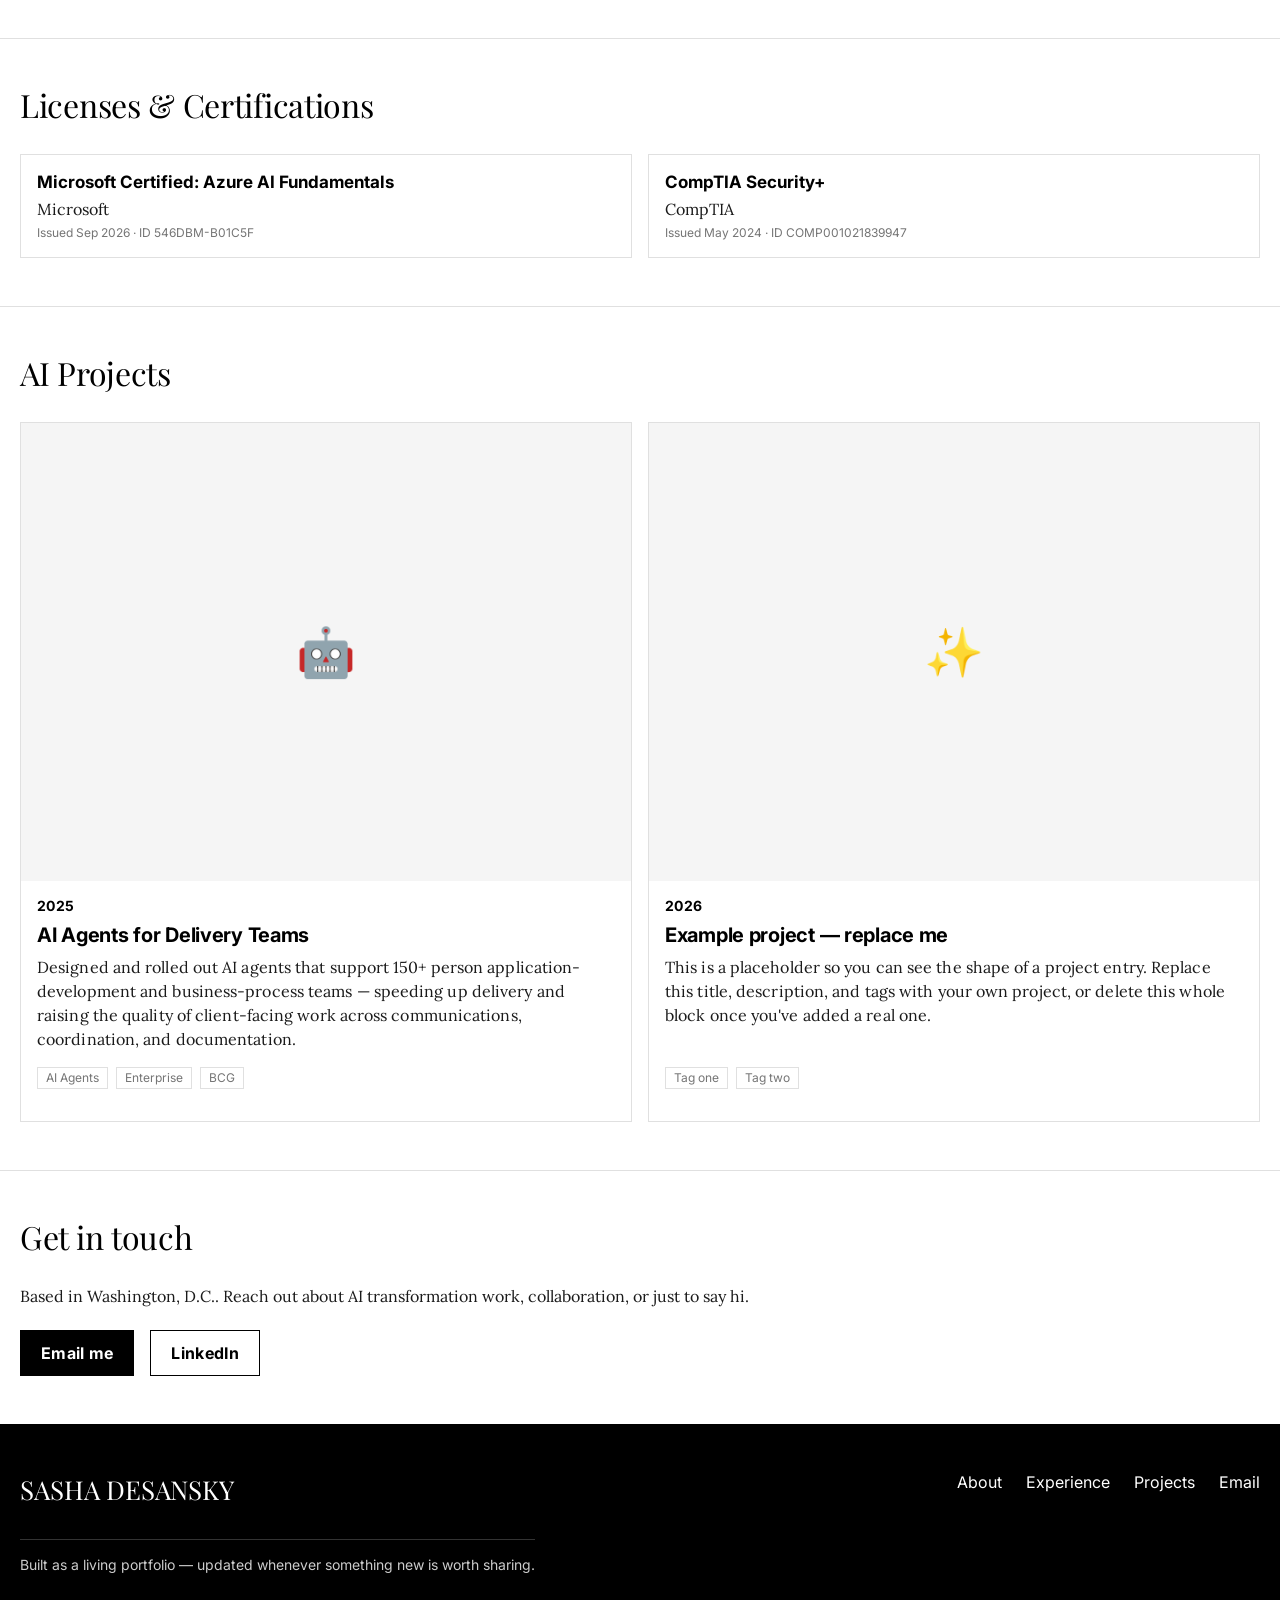
==== commit d4dc4c02: "Replace detailed Experience section with a LinkedIn pointer Removes the full job/role listing and in" ====
--- a/index.html
+++ b/index.html
@@ -71,8 +71,9 @@
   <!-- ===================== Experience ===================== -->
   <section class="page-section" id="experience">
     <div class="section-inner">
-      <h2 class="section-heading">Experience</h2>
-      <div id="experience-list"></div>
+      <h2 class="section-heading" id="experience-heading">Experience</h2>
+      <p class="experience-note" id="experience-note"></p>
+      <a class="button-primary" id="experience-linkedin" href="#" target="_blank" rel="noopener">View LinkedIn Profile</a>
     </div>
   </section>
 
--- a/css/style.css
+++ b/css/style.css
@@ -320,86 +320,18 @@
 }
 
 /* -------------------------------------------------------------------------
-   Experience — story rows
-   ------------------------------------------------------------------------- */
-
-.company-block {
-  margin-bottom: var(--space-3xl);
-}
-
-.company-header {
-  display: flex;
-  align-items: baseline;
-  justify-content: space-between;
-  flex-wrap: wrap;
-  gap: var(--space-sm);
-  border-bottom: 1px solid var(--color-hairline);
-  padding-bottom: var(--space-md);
-  margin-bottom: var(--space-md);
-}
-
-.company-name {
-  font-family: var(--font-display);
-  font-size: 26px;
+   Experience pointer (redirects to LinkedIn)
+   ------------------------------------------------------------------------- */
+
+.experience-note {
+  font-family: var(--font-serif);
+  font-size: 19px;
   font-weight: 400;
-  line-height: 28px;
-}
-
-.company-tenure {
-  font-family: var(--font-sans);
-  font-size: 14px;
-  color: var(--color-body);
-  letter-spacing: 0.4px;
-}
-
-.story-row {
-  background: var(--color-canvas);
-  color: var(--color-ink);
-  border-bottom: 1px solid var(--color-hairline);
-  padding: var(--space-lg) 0;
-}
-
-.story-row:last-child {
-  border-bottom: none;
-}
-
-.role-title-row {
-  display: flex;
-  align-items: baseline;
-  justify-content: space-between;
-  flex-wrap: wrap;
-  gap: var(--space-sm);
-  margin-bottom: var(--space-xs);
-}
-
-.role-title {
-  font-family: var(--font-sans);
-  font-size: 17px;
-  font-weight: 700;
-  line-height: 22px;
-  letter-spacing: -0.144px;
-}
-
-.role-meta {
-  font-family: var(--font-sans);
-  font-size: 12px;
-  line-height: 16px;
-  color: var(--color-body);
-}
-
-.role-bullets {
-  margin: var(--space-sm) 0 0;
-  padding-left: 1.1em;
-}
-
-.role-bullets li {
-  font-family: var(--font-serif);
-  font-size: 16px;
-  font-weight: 400;
-  line-height: 24px;
-  letter-spacing: 0.09px;
-  color: var(--color-ink-soft);
-  margin-bottom: var(--space-sm);
+  line-height: 27.93px;
+  letter-spacing: 0.108px;
+  color: var(--color-ink);
+  max-width: 640px;
+  margin: 0 0 var(--space-2xl);
 }
 
 /* -------------------------------------------------------------------------
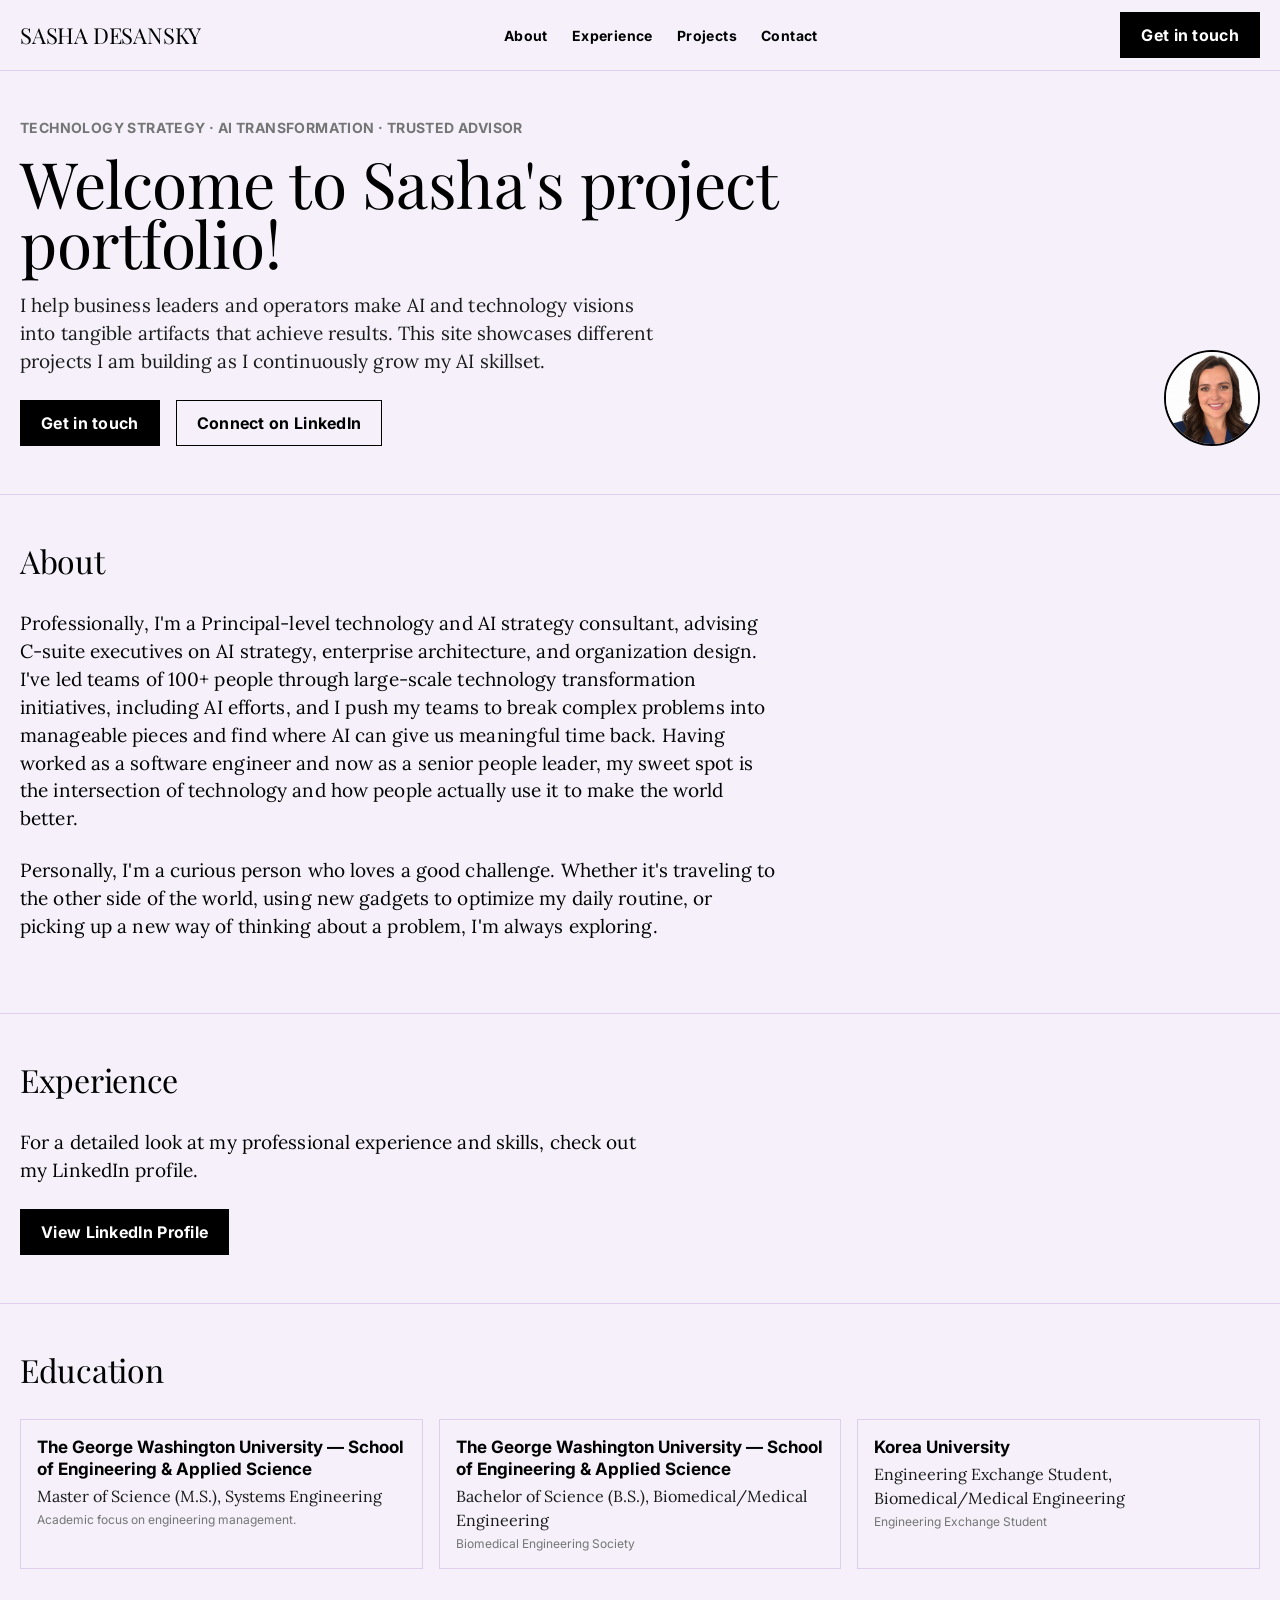
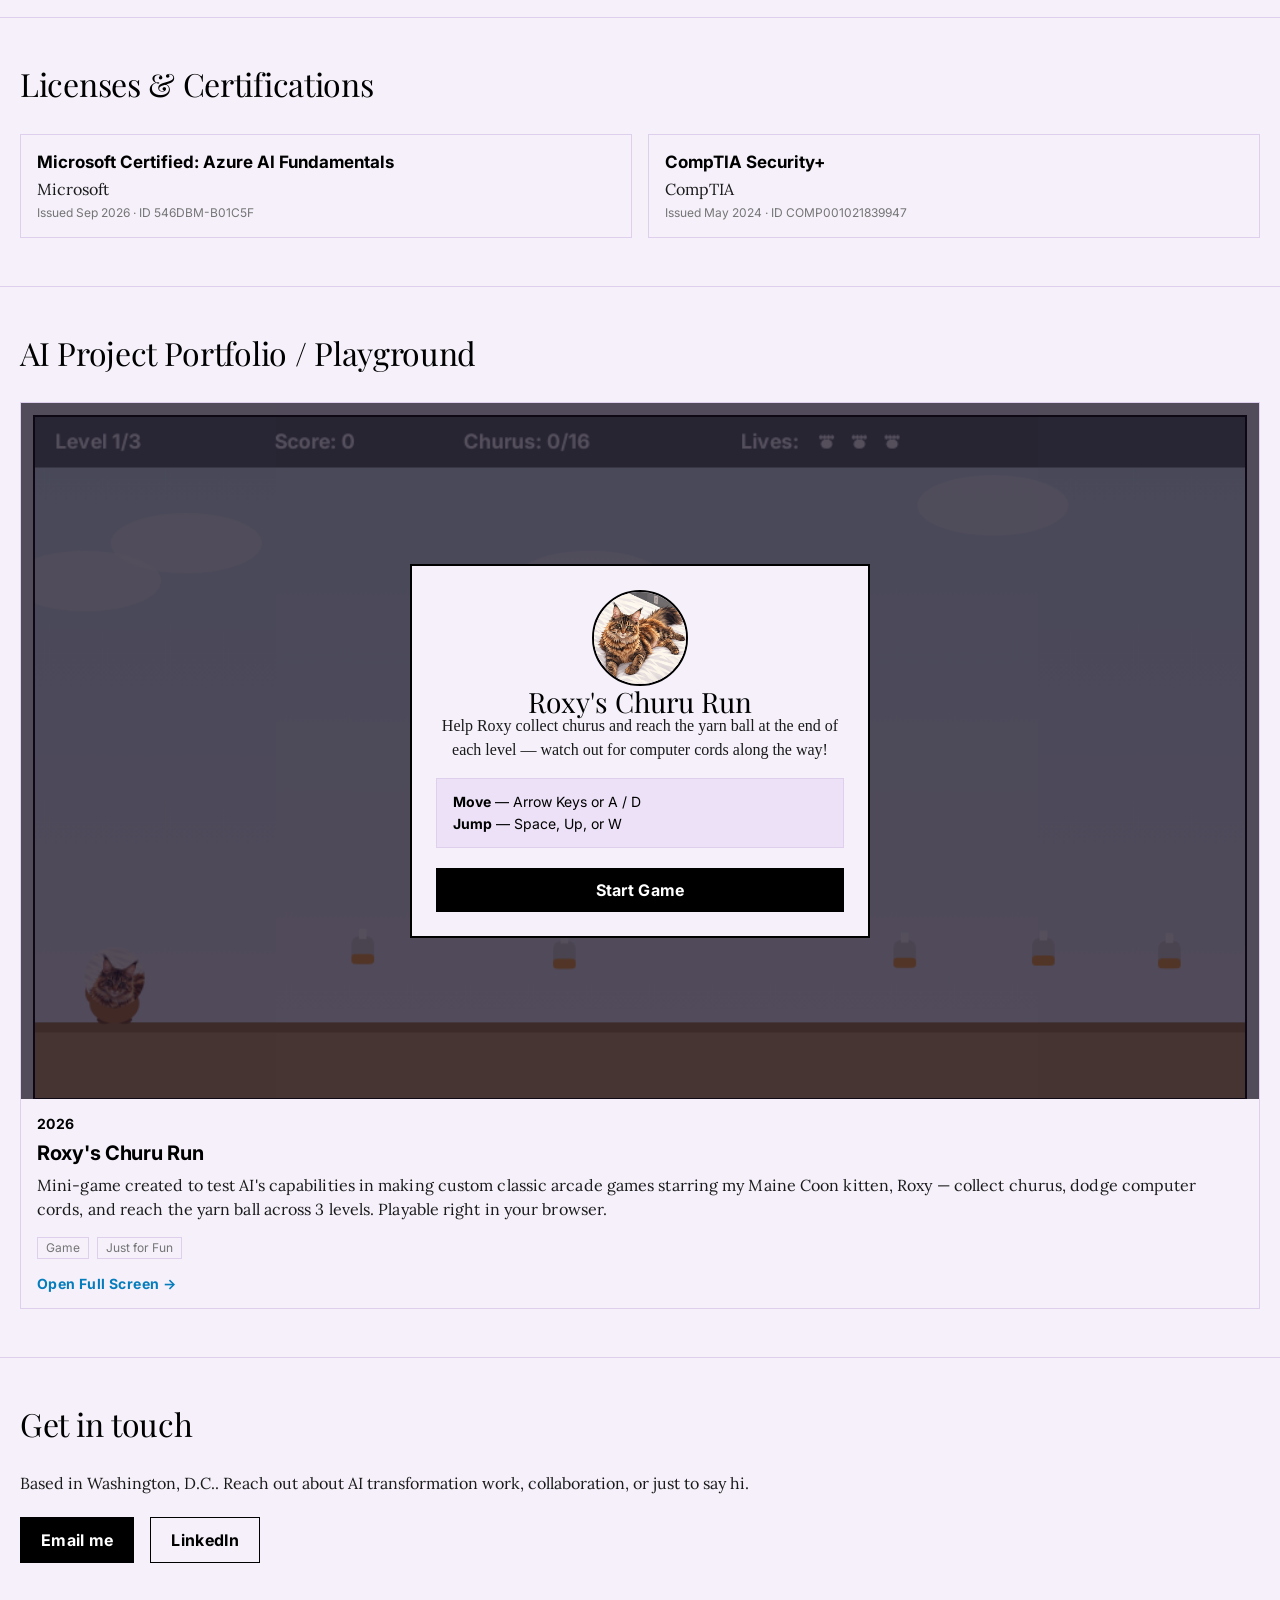
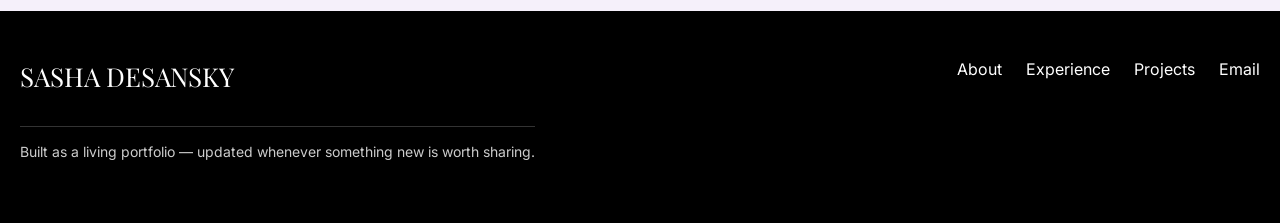
==== commit f7a1d3d4: "Rename "AI Projects" section to "AI Project Portfolio / Playground" Co-Authored-By: Claude Sonnet 5 " ====
--- a/index.html
+++ b/index.html
@@ -96,7 +96,7 @@
   <!-- ===================== Projects ===================== -->
   <section class="page-section" id="projects">
     <div class="section-inner">
-      <h2 class="section-heading">AI Projects</h2>
+      <h2 class="section-heading">AI Project Portfolio / Playground</h2>
       <div class="story-grid" id="projects-list"></div>
     </div>
   </section>
--- a/css/style.css
+++ b/css/style.css
@@ -12,9 +12,9 @@
   --color-ink: #000000;
   --color-ink-soft: #1a1a1a;
   --color-body: #757575;
-  --color-hairline: #e0e0e0;
-  --color-canvas: #ffffff;
-  --color-canvas-soft: #f5f5f5;
+  --color-hairline: #ded0ec;
+  --color-canvas: #f5f0fa;
+  --color-canvas-soft: #ece1f6;
   --color-link: #057dbc;
 
   /* Fonts (open-source stand-ins for the proprietary Wired faces) */
@@ -232,6 +232,7 @@
   width: 100%;
   height: 100%;
   object-fit: cover;
+  object-position: center 15%;
 }
 
 /* -------------------------------------------------------------------------
@@ -408,6 +409,19 @@
   width: 100%;
   height: 100%;
   object-fit: cover;
+}
+
+.story-card-media-embed {
+  aspect-ratio: 16 / 9;
+  min-height: 400px;
+  background: #dfe7ea;
+}
+
+.story-card-media-embed iframe {
+  width: 100%;
+  height: 100%;
+  border: none;
+  display: block;
 }
 
 .story-card-body {
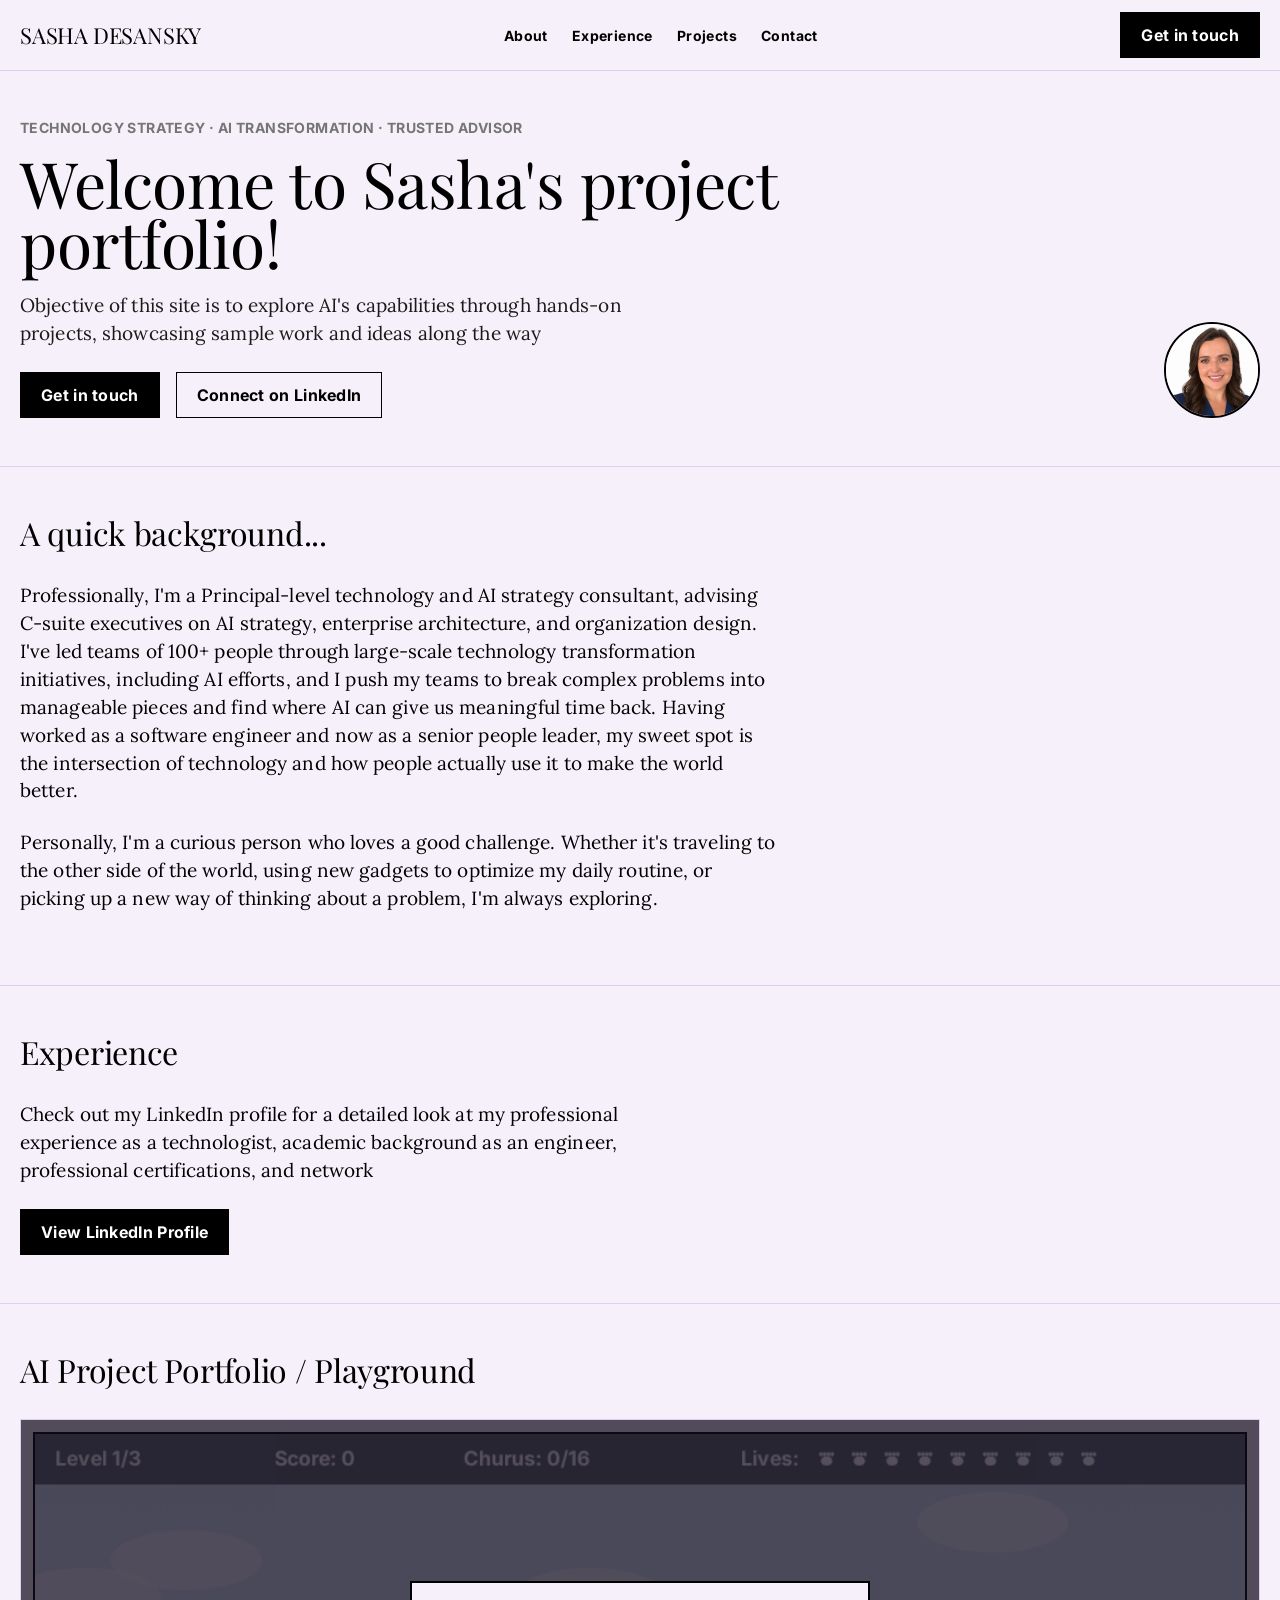
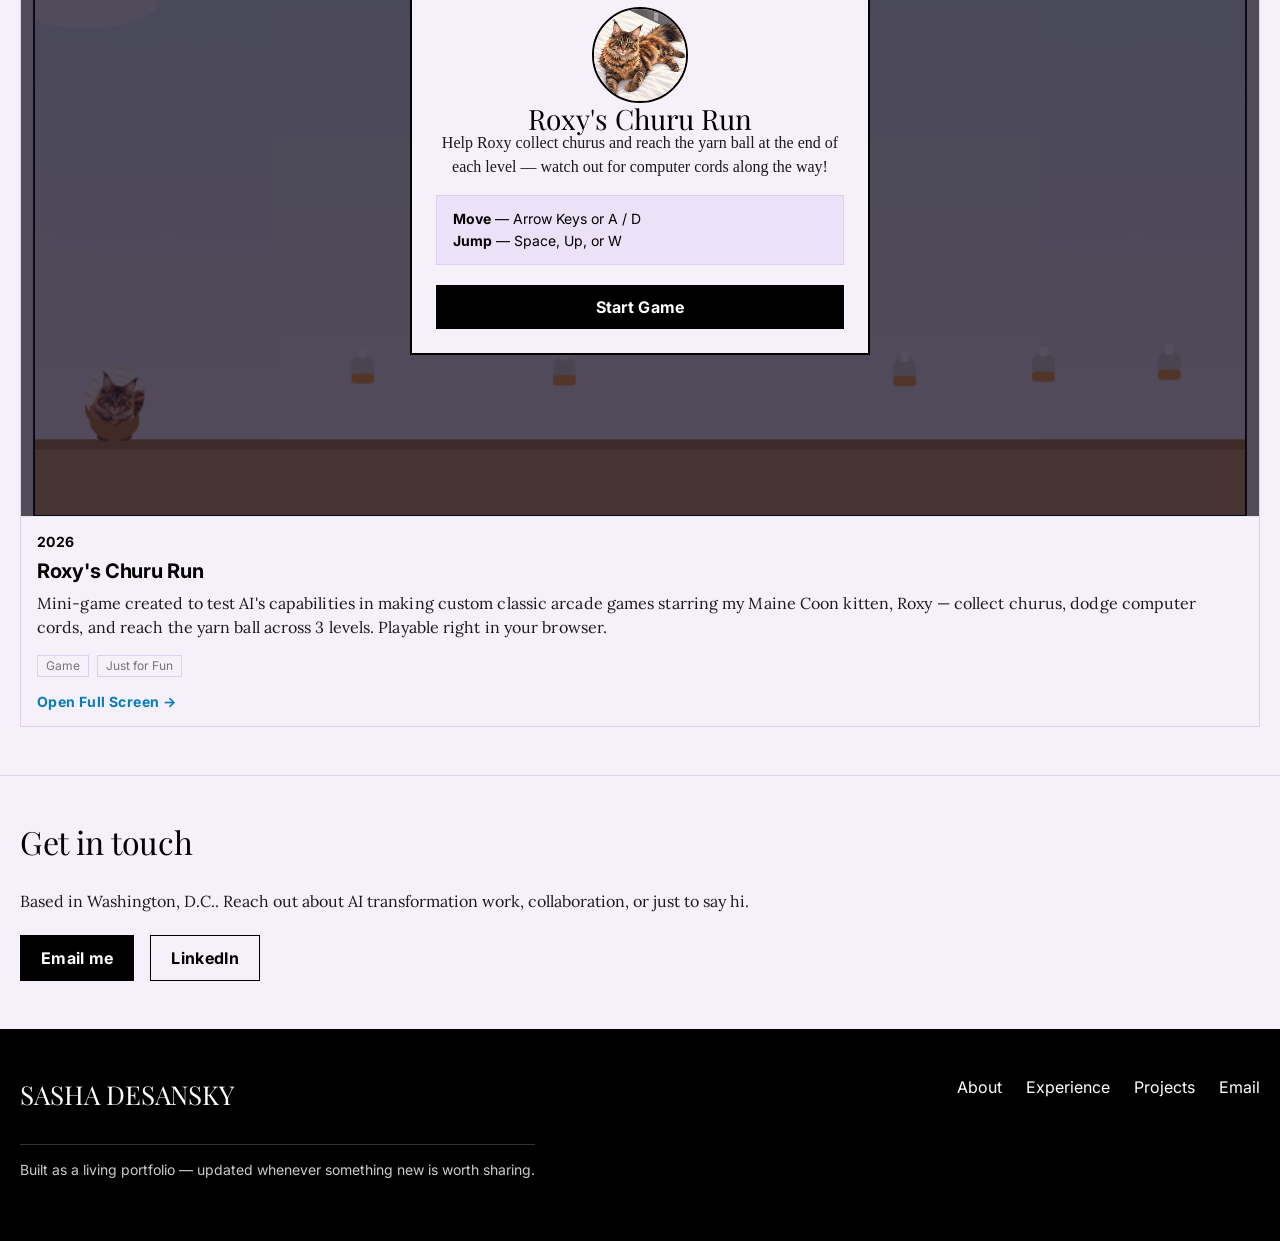
==== commit daff8278: "Update About/Experience copy and remove Education/Certifications - About heading changed to "A quick" ====
--- a/index.html
+++ b/index.html
@@ -77,21 +77,6 @@
     </div>
   </section>
 
-  <!-- ===================== Education ===================== -->
-  <section class="page-section" id="education">
-    <div class="section-inner">
-      <h2 class="section-heading">Education</h2>
-      <div class="card-grid" id="education-list"></div>
-    </div>
-  </section>
-
-  <!-- ===================== Certifications ===================== -->
-  <section class="page-section" id="certifications">
-    <div class="section-inner">
-      <h2 class="section-heading">Licenses &amp; Certifications</h2>
-      <div class="card-grid" id="certifications-list"></div>
-    </div>
-  </section>
 
   <!-- ===================== Projects ===================== -->
   <section class="page-section" id="projects">
--- a/css/style.css
+++ b/css/style.css
@@ -336,46 +336,6 @@
 }
 
 /* -------------------------------------------------------------------------
-   Education & certification cards
-   ------------------------------------------------------------------------- */
-
-.card-grid {
-  display: grid;
-  grid-template-columns: repeat(auto-fit, minmax(280px, 1fr));
-  gap: var(--space-lg);
-}
-
-.info-card {
-  background: var(--color-canvas);
-  border: 1px solid var(--color-hairline);
-  border-radius: var(--radius-none);
-  padding: var(--space-lg);
-}
-
-.info-card-title {
-  font-family: var(--font-sans);
-  font-size: 17px;
-  font-weight: 700;
-  line-height: 22px;
-  margin-bottom: var(--space-xs);
-}
-
-.info-card-sub {
-  font-family: var(--font-serif);
-  font-size: 16px;
-  line-height: 24px;
-  color: var(--color-ink-soft);
-  margin-bottom: var(--space-xs);
-}
-
-.info-card-meta {
-  font-family: var(--font-sans);
-  font-size: 12px;
-  line-height: 16px;
-  color: var(--color-body);
-}
-
-/* -------------------------------------------------------------------------
    Story cards — projects
    ------------------------------------------------------------------------- */
 
@@ -617,8 +577,7 @@
     padding: var(--space-xl);
   }
 
-  .story-grid,
-  .card-grid {
+  .story-grid {
     grid-template-columns: 1fr;
   }
 
